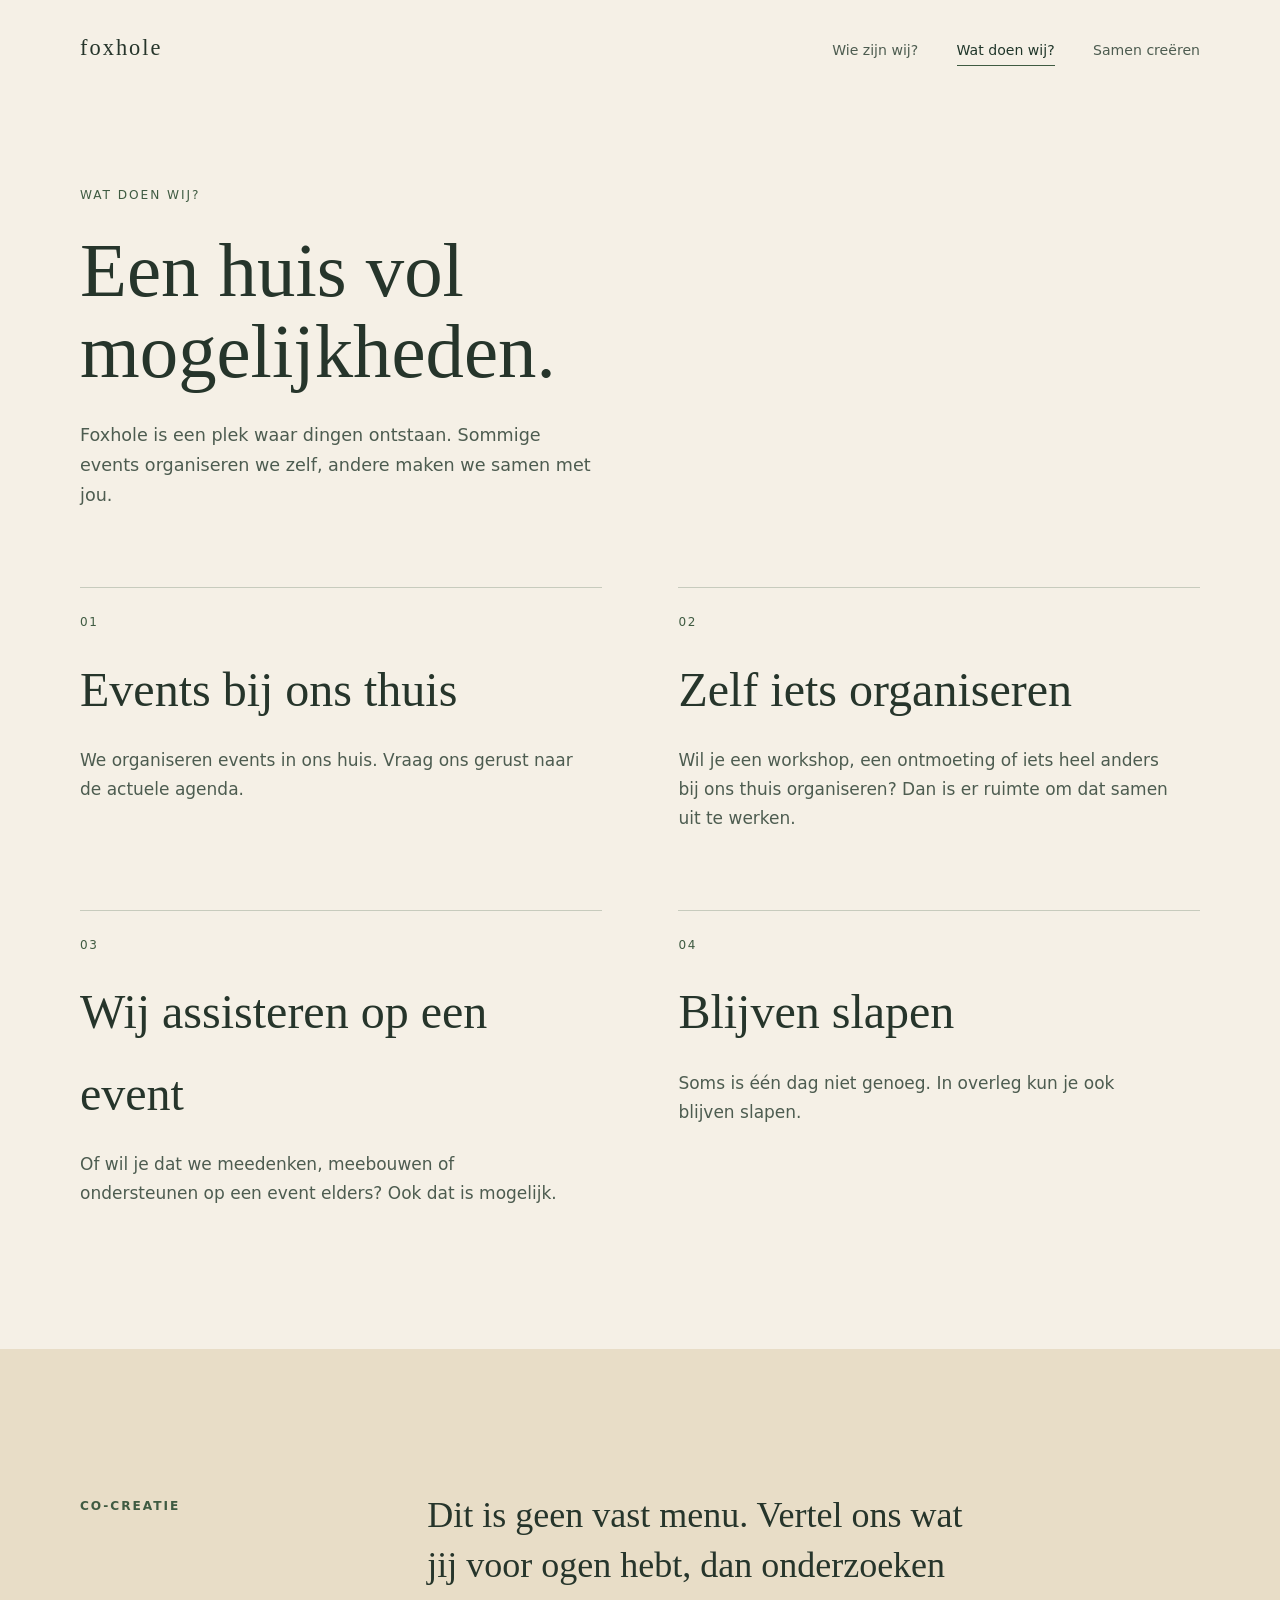
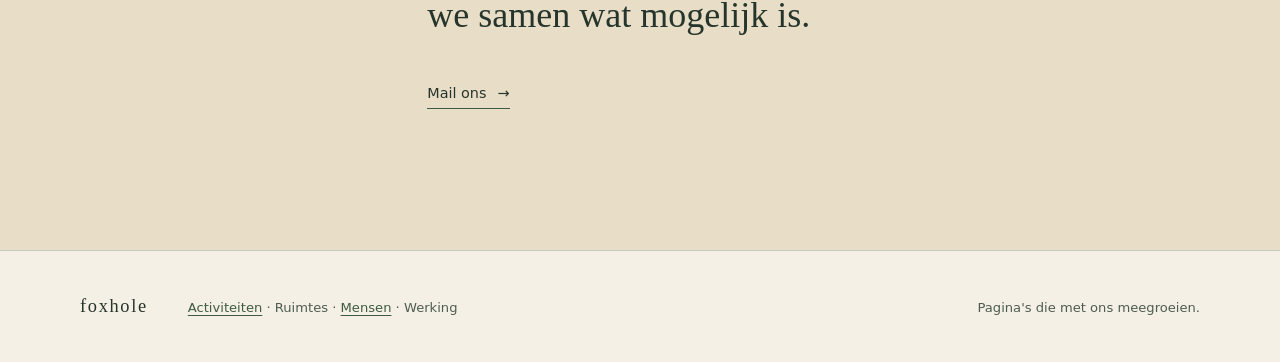
==== aanbod.html @ 717f2366 "Voeg pagina Wat doen wij? toe met aanbod en co-creatie" ====
<!DOCTYPE html>
<html lang="nl">
<head>
  <meta charset="UTF-8">
  <meta name="viewport" content="width=device-width, initial-scale=1.0">
  <meta name="description" content="Wat doen we bij Foxhole? Events bij ons thuis, zelf iets organiseren, ondersteuning op een event of blijven slapen. Alles in co-creatie.">
  <title>Wat doen wij? — Foxhole</title>
  <link rel="stylesheet" href="css/style.css">
</head>
<body>
  <a class="skip-link" href="#main">Ga naar de inhoud</a>

  <!-- Header -->
  <header class="site-header">
    <div class="shell header-inner">
      <a class="brand" href="index.html" aria-label="Foxhole, naar de homepage">foxhole</a>
      <nav class="site-nav" aria-label="Hoofdnavigatie">
        <a href="wie-zijn-wij.html">Wie zijn wij?</a>
        <a href="aanbod.html" aria-current="page">Wat doen wij?</a>
        <a href="index.html#samen">Samen creëren</a>
      </nav>
    </div>
  </header>

  <main id="main">
    <!-- Intro -->
    <section class="page-hero shell" aria-labelledby="page-title">
      <p class="eyebrow">Wat doen wij?</p>
      <h1 id="page-title">Een huis vol<br>mogelijkheden.</h1>
      <p class="page-intro">Foxhole is een plek waar dingen ontstaan. Sommige events organiseren we zelf, andere maken we samen met jou.</p>
    </section>

    <!-- Aanbod -->
    <section class="offers shell" aria-label="Ons aanbod">
      <article class="offer">
        <p class="offer-index">01</p>
        <h2>Events bij ons thuis</h2>
        <p>We organiseren events in ons huis. Vraag ons gerust naar de actuele agenda.</p>
      </article>

      <article class="offer">
        <p class="offer-index">02</p>
        <h2>Zelf iets organiseren</h2>
        <p>Wil je een workshop, een ontmoeting of iets heel anders bij ons thuis organiseren? Dan is er ruimte om dat samen uit te werken.</p>
      </article>

      <article class="offer">
        <p class="offer-index">03</p>
        <h2>Wij assisteren op een event</h2>
        <p>Of wil je dat we meedenken, meebouwen of ondersteunen op een event elders? Ook dat is mogelijk.</p>
      </article>

      <article class="offer">
        <p class="offer-index">04</p>
        <h2>Blijven slapen</h2>
        <p>Soms is één dag niet genoeg. In overleg kun je ook blijven slapen.</p>
      </article>
    </section>

    <!-- Co-creatie -->
    <section class="band band--sand" aria-labelledby="co-creatie-title">
      <div class="shell band-grid">
        <h2 id="co-creatie-title" class="eyebrow">Co-creatie</h2>
        <div>
          <p class="band-text">Dit is geen vast menu. Vertel ons wat jij voor ogen hebt, dan onderzoeken we samen wat mogelijk is.</p>
          <a class="text-link" href="mailto:linstefan13@gmail.com">Mail ons <span aria-hidden="true">→</span></a>
        </div>
      </div>
    </section>
  </main>

  <!-- Footer -->
  <footer class="site-footer">
    <div class="shell footer-inner">
      <a class="brand" href="index.html">foxhole</a>
      <p class="footer-pages"><a href="aanbod.html">Activiteiten</a> · Ruimtes · <a href="wie-zijn-wij.html">Mensen</a> · Werking</p>
      <p class="footer-note">Pagina's die met ons meegroeien.</p>
    </div>
  </footer>
</body>
</html>
---- css/style.css ----
/* ============================================================
   Foxhole — basisstijl
   Tokens bovenaan: kleuren, typografie en ritme.
   ============================================================ */

:root {
  /* kleuren */
  --beige: #f5f0e6;
  --sand: #e8ddc7;
  --forest: #20362a;
  --moss: #3f5b42;
  --sage: #a8b892;
  --wood: #b2885e;
  --clay: #c98e6a;
  --text: #26352b;
  --text-soft: #4d5c50;

  /* typografie */
  --font-serif: "Iowan Old Style", "Palatino Linotype", Palatino, Georgia, serif;
  --font-sans: system-ui, -apple-system, "Segoe UI", Roboto, Arial, sans-serif;

  /* ritme */
  --shell: 1120px;
  --section-space: clamp(5rem, 11vw, 10rem);
}

*,
*::before,
*::after {
  box-sizing: border-box;
}

html {
  scroll-behavior: smooth;
}

body {
  margin: 0;
  background: var(--beige);
  color: var(--text);
  font-family: var(--font-sans);
  font-size: 17px;
  line-height: 1.7;
  -webkit-font-smoothing: antialiased;
}

h1,
h2,
h3,
p,
figure {
  margin: 0;
}

img {
  max-width: 100%;
  display: block;
}

a {
  color: inherit;
}

:focus-visible {
  outline: 2px solid currentColor;
  outline-offset: 5px;
  border-radius: 2px;
}

.shell {
  width: min(100% - 2.5rem, var(--shell));
  margin-inline: auto;
}

.skip-link {
  position: absolute;
  left: -9999px;
  top: 1rem;
  z-index: 100;
  padding: 0.6rem 1rem;
  background: var(--forest);
  color: var(--beige);
  text-decoration: none;
}

.skip-link:focus {
  left: 1rem;
}

/* ---------- header ---------- */

.site-header {
  padding-block: 1.8rem;
}

.header-inner {
  display: flex;
  align-items: baseline;
  justify-content: space-between;
  gap: 2rem;
}

.brand {
  font-family: var(--font-serif);
  font-size: 1.4rem;
  letter-spacing: 0.09em;
  text-decoration: none;
}

.site-nav {
  display: flex;
  gap: clamp(1.25rem, 3vw, 2.5rem);
  font-size: 0.88rem;
}

.site-nav a {
  text-decoration: none;
  color: var(--text-soft);
  border-bottom: 1px solid transparent;
  padding-bottom: 2px;
  transition: color 0.2s ease, border-color 0.2s ease;
}

.site-nav a:hover,
.site-nav a[aria-current="page"] {
  color: var(--forest);
  border-color: var(--moss);
}

/* ---------- hero ---------- */

.hero {
  padding-block: clamp(2rem, 6vw, 5rem) var(--section-space);
}

.hero-grid {
  display: grid;
  grid-template-columns: minmax(0, 1.05fr) minmax(0, 0.95fr);
  gap: clamp(2.5rem, 6vw, 6rem);
  align-items: center;
}

.eyebrow {
  font-size: 0.76rem;
  letter-spacing: 0.16em;
  text-transform: uppercase;
  color: var(--moss);
  margin-bottom: 2rem;
}

.hero h1 {
  font-family: var(--font-serif);
  font-weight: 400;
  font-size: clamp(2.7rem, 6vw, 5rem);
  line-height: 1.06;
  letter-spacing: -0.02em;
}

.hero h1 em {
  font-style: italic;
  color: var(--moss);
}

.hero-lead {
  max-width: 36ch;
  margin-top: 2rem;
  font-size: 1.1rem;
  color: var(--text-soft);
}

.hero-welcome {
  margin-top: 0.5rem;
  font-size: 1.1rem;
  color: var(--moss);
}

.text-link {
  display: inline-block;
  margin-top: 2.5rem;
  font-size: 0.9rem;
  text-decoration: none;
  border-bottom: 1px solid var(--moss);
  padding-bottom: 3px;
}

.text-link span {
  display: inline-block;
  margin-left: 0.4rem;
}

.hero-art img {
  width: 100%;
  height: auto;
}

/* ---------- bands ---------- */

.band {
  padding-block: var(--section-space);
}

.band-grid {
  display: grid;
  grid-template-columns: minmax(140px, 0.35fr) 1fr;
  gap: clamp(2rem, 6vw, 6rem);
  align-items: start;
}

.band .eyebrow {
  margin-bottom: 0;
  padding-top: 0.4rem;
}

.band--sand {
  background: var(--sand);
}

.band-text {
  font-family: var(--font-serif);
  font-size: clamp(1.5rem, 3vw, 2.25rem);
  line-height: 1.4;
  max-width: 30ch;
}

.band--forest {
  background: var(--forest);
  color: var(--beige);
}

.band--forest .eyebrow {
  color: var(--sage);
}

.band-quote {
  font-family: var(--font-serif);
  font-size: clamp(2rem, 4.6vw, 3.6rem);
  line-height: 1.15;
  max-width: 20ch;
}

/* ---------- wie zijn wij ---------- */

.page-hero {
  padding-block: clamp(3rem, 7vw, 6rem) clamp(3rem, 6vw, 5rem);
}

.page-hero .eyebrow {
  margin-bottom: 1.5rem;
}

.page-hero h1 {
  font-family: var(--font-serif);
  font-weight: 400;
  font-size: clamp(2.8rem, 6vw, 5rem);
  line-height: 1.06;
}

.page-intro {
  max-width: 46ch;
  margin-top: 1.75rem;
  font-size: 1.1rem;
  color: var(--text-soft);
}

.people,
.offers {
  display: grid;
  grid-template-columns: repeat(2, minmax(0, 1fr));
  gap: clamp(2rem, 6vw, 5rem);
  padding-bottom: var(--section-space);
}

.person,
.offer {
  border-top: 1px solid rgba(63, 91, 66, 0.25);
  padding-top: 1.5rem;
}

.person-index,
.offer-index {
  font-size: 0.75rem;
  letter-spacing: 0.14em;
  color: var(--moss);
  margin-bottom: 1rem;
}

.person h2,
.offer h2 {
  font-family: var(--font-serif);
  font-weight: 400;
  font-size: clamp(2rem, 4vw, 3rem);
  margin-bottom: 1rem;
}

.person-role {
  color: var(--moss);
  margin-bottom: 1rem;
}

.person > p:last-child,
.offer > p:last-child {
  max-width: 46ch;
  color: var(--text-soft);
}

@media (max-width: 700px) {
  .people,
  .offers {
    grid-template-columns: 1fr;
  }
}

/* ---------- footer ---------- */

.site-footer {
  padding-block: 2.5rem;
  border-top: 1px solid rgba(63, 91, 66, 0.25);
}

.footer-inner {
  display: flex;
  flex-wrap: wrap;
  align-items: baseline;
  gap: 0.75rem 2.5rem;
  font-size: 0.82rem;
  color: var(--text-soft);
}

.footer-inner .brand {
  color: var(--text);
  font-size: 1.15rem;
}

.footer-inner p {
  margin: 0;
}

.footer-inner .brand {
  text-decoration: none;
}

.footer-pages a {
  color: var(--moss);
  text-underline-offset: 3px;
}

.footer-note {
  margin-left: auto !important;
}

/* ---------- responsive ---------- */

@media (max-width: 900px) {
  .hero-grid {
    grid-template-columns: 1fr;
  }

  .hero-art {
    max-width: 540px;
  }
}

@media (max-width: 640px) {
  .site-header {
    padding-block: 1.25rem;
  }

  .header-inner {
    align-items: center;
  }

  .band-grid {
    grid-template-columns: 1fr;
    gap: 1.5rem;
  }

  .band .eyebrow {
    padding-top: 0;
    margin-bottom: 0;
  }

  .footer-note {
    margin-left: 0 !important;
    width: 100%;
  }
}
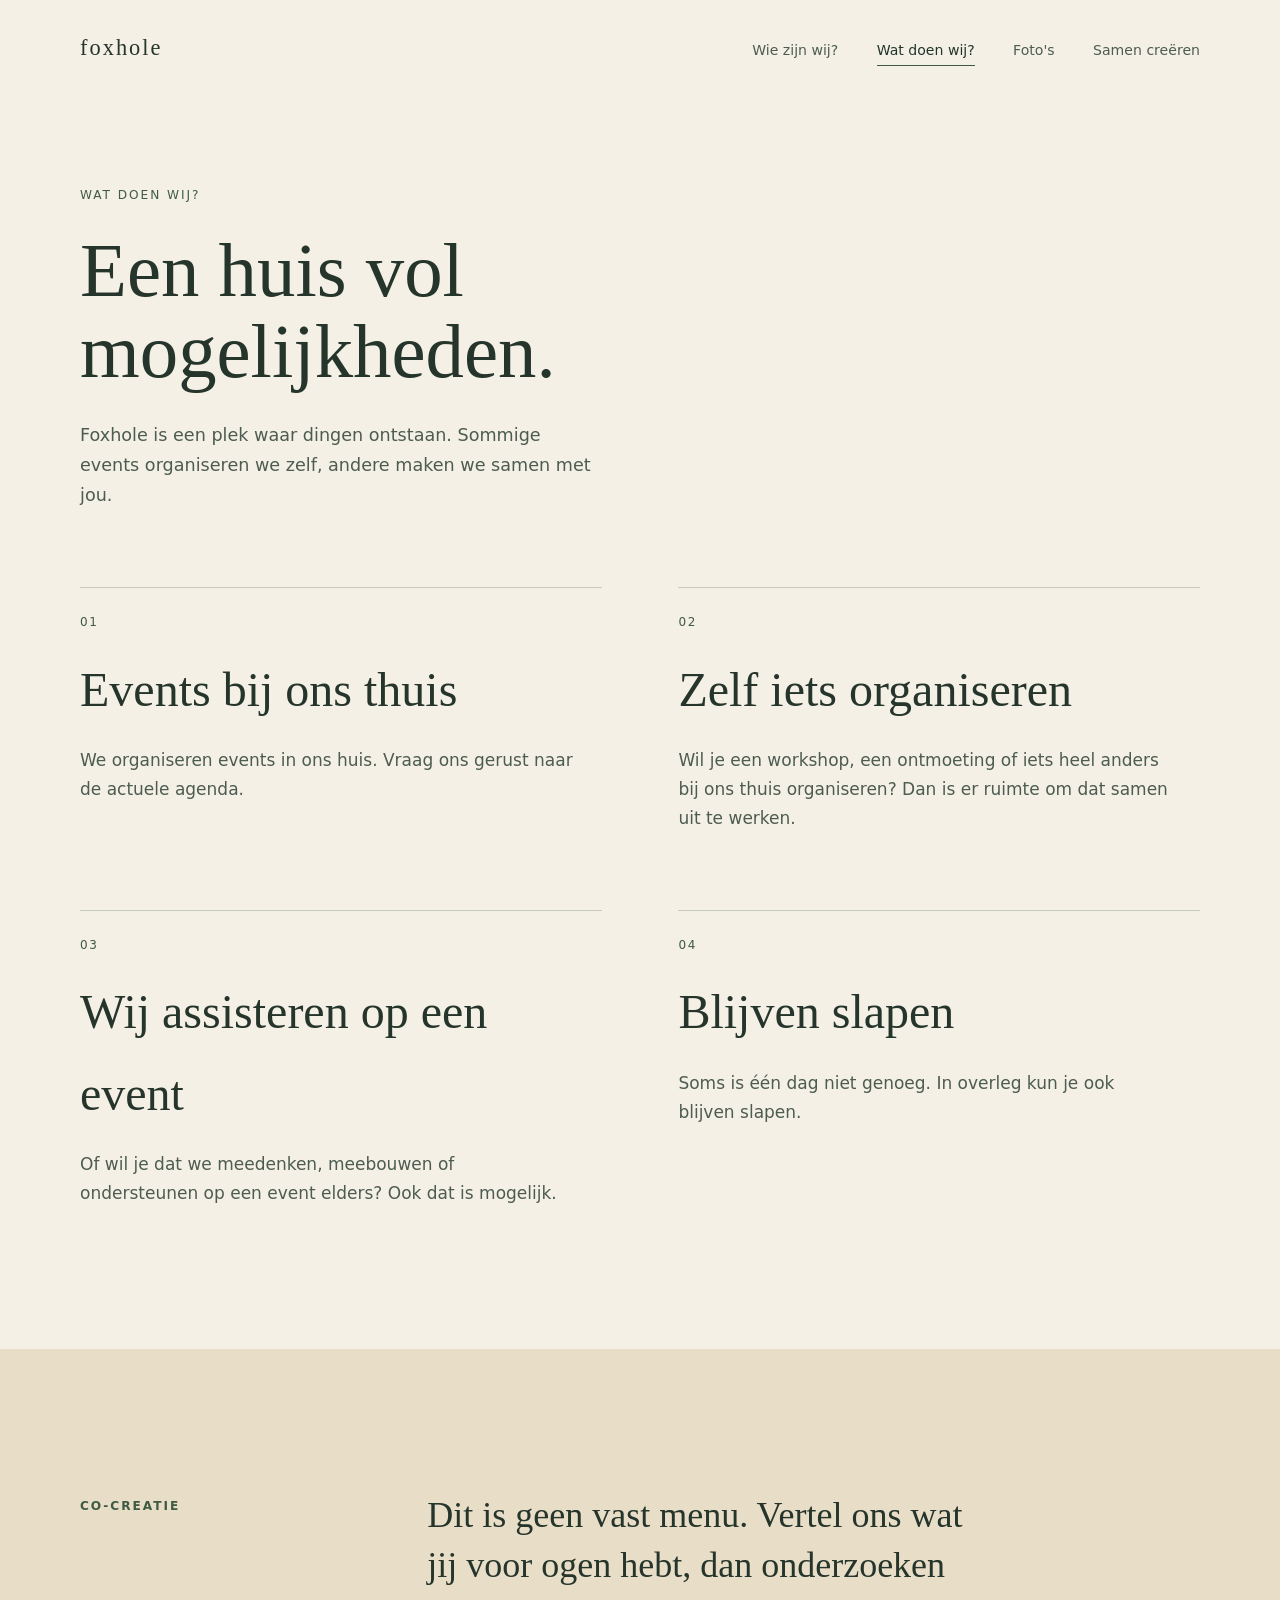
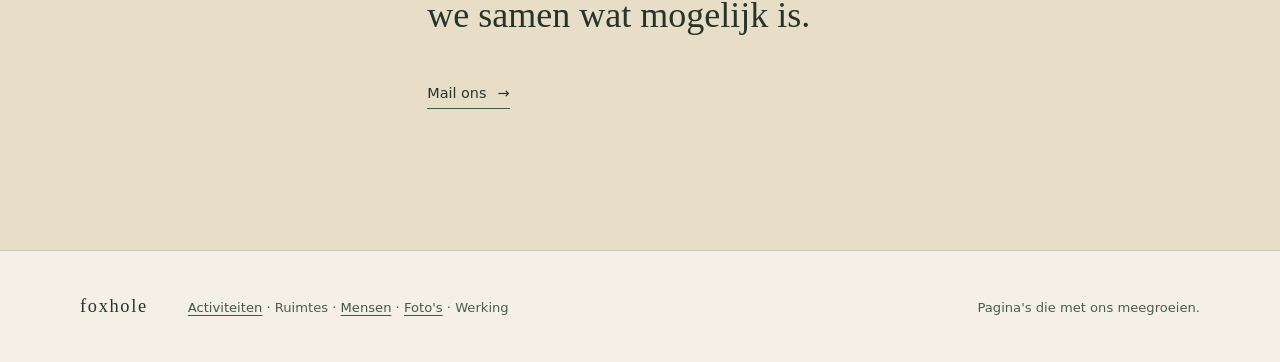
==== commit 88b43410: "Voeg fotopagina toe voor toekomstige beelden" ====
--- a/aanbod.html
+++ b/aanbod.html
@@ -17,6 +17,7 @@
       <nav class="site-nav" aria-label="Hoofdnavigatie">
         <a href="wie-zijn-wij.html">Wie zijn wij?</a>
         <a href="aanbod.html" aria-current="page">Wat doen wij?</a>
+        <a href="fotos.html">Foto's</a>
         <a href="index.html#samen">Samen creëren</a>
       </nav>
     </div>
@@ -73,7 +74,7 @@
   <footer class="site-footer">
     <div class="shell footer-inner">
       <a class="brand" href="index.html">foxhole</a>
-      <p class="footer-pages"><a href="aanbod.html">Activiteiten</a> · Ruimtes · <a href="wie-zijn-wij.html">Mensen</a> · Werking</p>
+      <p class="footer-pages"><a href="aanbod.html">Activiteiten</a> · Ruimtes · <a href="wie-zijn-wij.html">Mensen</a> · <a href="fotos.html">Foto's</a> · Werking</p>
       <p class="footer-note">Pagina's die met ons meegroeien.</p>
     </div>
   </footer>
--- a/css/style.css
+++ b/css/style.css
@@ -310,6 +310,37 @@
   }
 }
 
+/* ---------- foto's ---------- */
+
+.gallery {
+  display: grid;
+  grid-template-columns: repeat(auto-fill, minmax(220px, 1fr));
+  gap: clamp(1rem, 3vw, 2rem);
+  padding-bottom: var(--section-space);
+}
+
+.gallery-item {
+  margin: 0;
+}
+
+.gallery-placeholder {
+  aspect-ratio: 4 / 3;
+  display: grid;
+  place-items: center;
+  background: var(--sand);
+  border: 1px dashed rgba(63, 91, 66, 0.3);
+  color: var(--moss);
+  font-size: 0.78rem;
+  letter-spacing: 0.1em;
+  text-transform: uppercase;
+}
+
+.gallery-item figcaption {
+  margin-top: 0.75rem;
+  font-size: 0.82rem;
+  color: var(--text-soft);
+}
+
 /* ---------- footer ---------- */
 
 .site-footer {
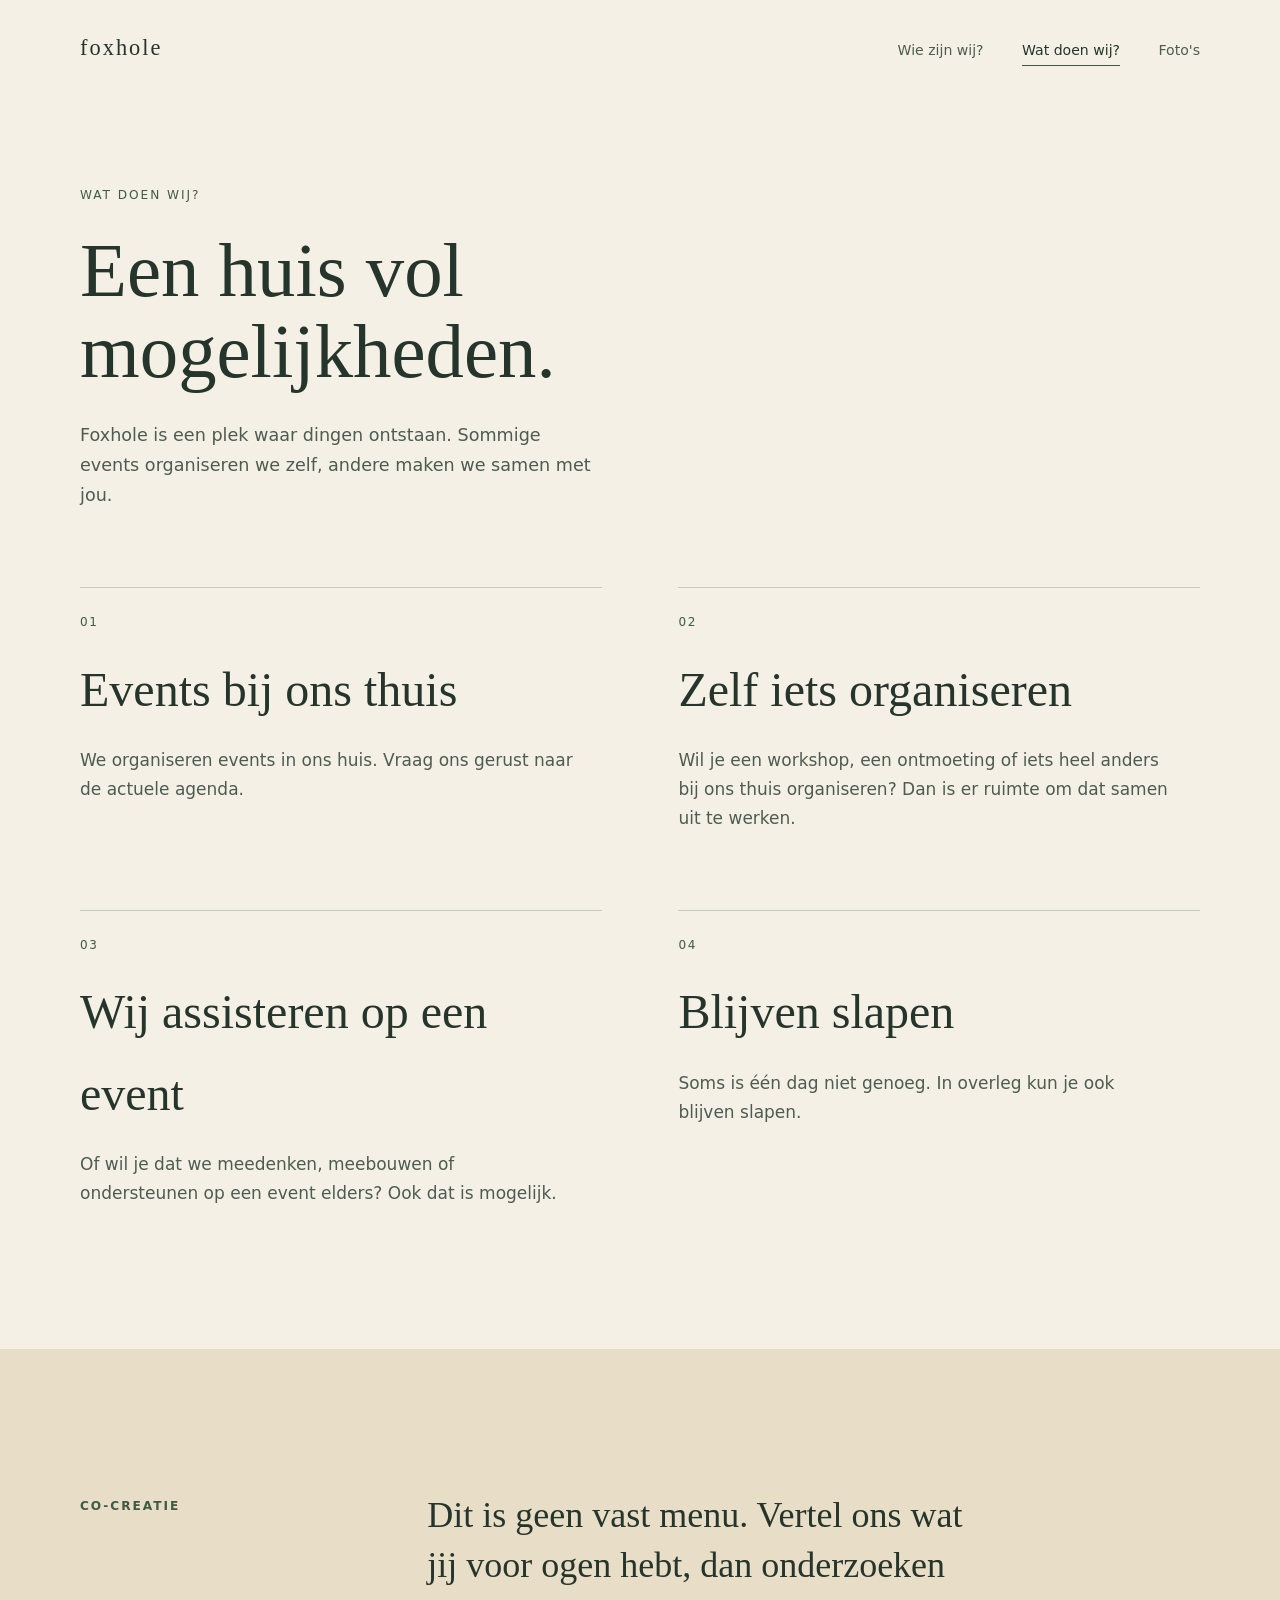
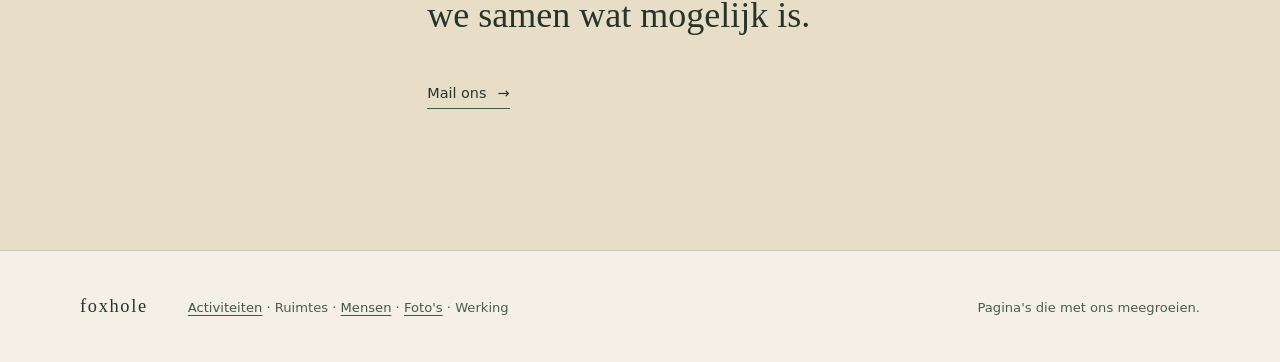
==== commit d760b29b: "Verwijder Samen creeren uit de navigatie" ====
--- a/aanbod.html
+++ b/aanbod.html
@@ -18,7 +18,6 @@
         <a href="wie-zijn-wij.html">Wie zijn wij?</a>
         <a href="aanbod.html" aria-current="page">Wat doen wij?</a>
         <a href="fotos.html">Foto's</a>
-        <a href="index.html#samen">Samen creëren</a>
       </nav>
     </div>
   </header>
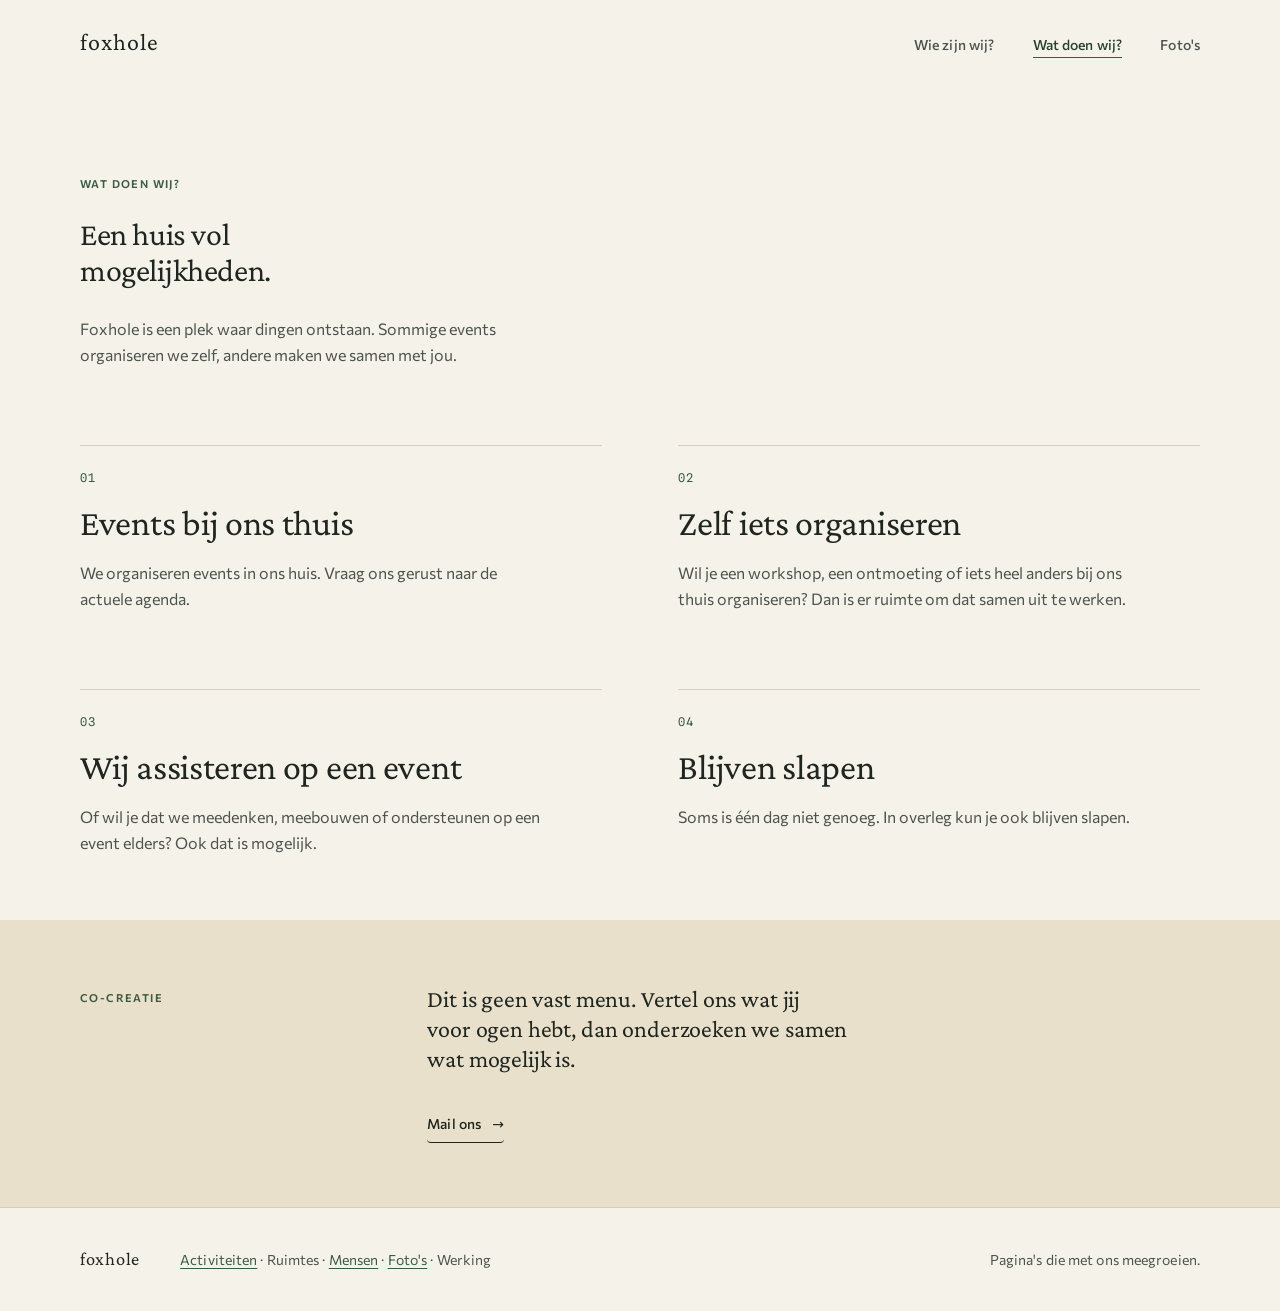
==== commit 3cf0ebc5: "Pas Foxhole Editorial design system toe op de stijl Tokens voor kleur, typografie, spacing, radius e" ====
--- a/aanbod.html
+++ b/aanbod.html
@@ -5,6 +5,9 @@
   <meta name="viewport" content="width=device-width, initial-scale=1.0">
   <meta name="description" content="Wat doen we bij Foxhole? Events bij ons thuis, zelf iets organiseren, ondersteuning op een event of blijven slapen. Alles in co-creatie.">
   <title>Wat doen wij? — Foxhole</title>
+  <link rel="preconnect" href="https://fonts.googleapis.com">
+  <link rel="preconnect" href="https://fonts.gstatic.com" crossorigin>
+  <link rel="stylesheet" href="https://fonts.googleapis.com/css2?family=Commissioner:wght@400;500;600&family=Crimson+Pro:ital,wght@0,400;0,500;1,400&family=Spline+Sans+Mono&display=swap">
   <link rel="stylesheet" href="css/style.css">
 </head>
 <body>
--- a/css/style.css
+++ b/css/style.css
@@ -4,24 +4,55 @@
    ============================================================ */
 
 :root {
-  /* kleuren */
-  --beige: #f5f0e6;
-  --sand: #e8ddc7;
-  --forest: #20362a;
-  --moss: #3f5b42;
-  --sage: #a8b892;
-  --wood: #b2885e;
-  --clay: #c98e6a;
-  --text: #26352b;
-  --text-soft: #4d5c50;
+  /* kleuren — Foxhole Editorial (Stitch design system) */
+  --primary: #27412d;
+  --on-primary: #ffffff;
+  --primary-container: #27412d;
+  --on-primary-container: #f5f2e9;
+  --sage: #3b5b41;
+  --terracotta: #b57c58;
+  --secondary: #566157;
+  --secondary-container: #e2e8df;
+  --on-secondary-container: #27412d;
+  --surface: #f5f2e9;
+  --surface-container-lowest: #faf8f2;
+  --surface-container-low: #efeae0;
+  --surface-container: #e8e0cb;
+  --surface-container-high: #ded5bc;
+  --on-surface: #1f2620;
+  --on-surface-variant: #4c544d;
+  --outline: #7a8077;
+  --outline-variant: #d6cfc0;
+  --error: #ba1a1a;
 
   /* typografie */
-  --font-serif: "Iowan Old Style", "Palatino Linotype", Palatino, Georgia, serif;
-  --font-sans: system-ui, -apple-system, "Segoe UI", Roboto, Arial, sans-serif;
+  --font-display: "Crimson Pro", "Iowan Old Style", Georgia, serif;
+  --font-body: "Commissioner", system-ui, -apple-system, "Segoe UI", Roboto, Arial, sans-serif;
+  --font-mono: "Spline Sans Mono", ui-monospace, "SFMono-Regular", Menlo, monospace;
+
+  /* spacing */
+  --gutter-xs: 4px;
+  --gutter-sm: 8px;
+  --gutter-md: 16px;
+  --gutter-lg: 24px;
+  --gutter-xl: 32px;
+  --section: 48px;
+  --page-margin: 24px;
+
+  /* radius */
+  --radius-sm: 4px;
+  --radius: 8px;
+  --radius-md: 12px;
+  --radius-lg: 16px;
+  --radius-xl: 24px;
+  --radius-full: 9999px;
+
+  /* motion */
+  --state-change: 150ms ease-out;
 
   /* ritme */
   --shell: 1120px;
-  --section-space: clamp(5rem, 11vw, 10rem);
+  --section-space: clamp(3rem, 6vw, 4rem);
 }
 
 *,
@@ -34,13 +65,26 @@
   scroll-behavior: smooth;
 }
 
+@media (prefers-reduced-motion: reduce) {
+  html {
+    scroll-behavior: auto;
+  }
+
+  *,
+  *::before,
+  *::after {
+    transition-duration: 0.01ms !important;
+  }
+}
+
 body {
   margin: 0;
-  background: var(--beige);
-  color: var(--text);
-  font-family: var(--font-sans);
-  font-size: 17px;
-  line-height: 1.7;
+  background: var(--surface);
+  color: var(--on-surface);
+  font-family: var(--font-body);
+  font-size: 16px;
+  line-height: 26px;
+  letter-spacing: 0;
   -webkit-font-smoothing: antialiased;
 }
 
@@ -78,8 +122,8 @@
   top: 1rem;
   z-index: 100;
   padding: 0.6rem 1rem;
-  background: var(--forest);
-  color: var(--beige);
+  background: var(--primary);
+  color: var(--on-primary);
   text-decoration: none;
 }
 
@@ -101,30 +145,33 @@
 }
 
 .brand {
-  font-family: var(--font-serif);
-  font-size: 1.4rem;
-  letter-spacing: 0.09em;
+  font-family: var(--font-display);
+  font-size: 1.5rem;
+  letter-spacing: 0.04em;
   text-decoration: none;
 }
 
 .site-nav {
   display: flex;
   gap: clamp(1.25rem, 3vw, 2.5rem);
-  font-size: 0.88rem;
+  font-size: 14px;
+  font-weight: 500;
+  line-height: 20px;
+  letter-spacing: 0.1px;
 }
 
 .site-nav a {
   text-decoration: none;
-  color: var(--text-soft);
+  color: var(--on-surface-variant);
   border-bottom: 1px solid transparent;
   padding-bottom: 2px;
-  transition: color 0.2s ease, border-color 0.2s ease;
+  transition: color var(--state-change), border-color var(--state-change);
 }
 
 .site-nav a:hover,
 .site-nav a[aria-current="page"] {
-  color: var(--forest);
-  border-color: var(--moss);
+  color: var(--primary);
+  border-color: var(--sage);
 }
 
 /* ---------- hero ---------- */
@@ -141,51 +188,77 @@
 }
 
 .eyebrow {
-  font-size: 0.76rem;
-  letter-spacing: 0.16em;
+  font-size: 11px;
+  font-weight: 600;
+  line-height: 16px;
+  letter-spacing: 1.4px;
   text-transform: uppercase;
-  color: var(--moss);
+  color: var(--sage);
   margin-bottom: 2rem;
 }
 
 .hero h1 {
-  font-family: var(--font-serif);
+  font-family: var(--font-display);
   font-weight: 400;
-  font-size: clamp(2.7rem, 6vw, 5rem);
-  line-height: 1.06;
-  letter-spacing: -0.02em;
+  font-size: 32px;
+  line-height: 36px;
+  letter-spacing: -0.4px;
+}
+
+@media (min-width: 768px) {
+  .hero h1,
+  .page-hero h1 {
+    font-size: 44px;
+    line-height: 48px;
+    letter-spacing: -0.5px;
+  }
 }
 
 .hero h1 em {
   font-style: italic;
-  color: var(--moss);
+  color: var(--sage);
 }
 
 .hero-lead {
   max-width: 36ch;
   margin-top: 2rem;
-  font-size: 1.1rem;
-  color: var(--text-soft);
+  font-size: 16px;
+  color: var(--on-surface-variant);
 }
 
 .hero-welcome {
   margin-top: 0.5rem;
-  font-size: 1.1rem;
-  color: var(--moss);
+  font-size: 16px;
+  color: var(--sage);
 }
 
 .text-link {
   display: inline-block;
   margin-top: 2.5rem;
-  font-size: 0.9rem;
+  font-size: 14px;
+  font-weight: 500;
+  line-height: 20px;
+  letter-spacing: 0.1px;
   text-decoration: none;
-  border-bottom: 1px solid var(--moss);
-  padding-bottom: 3px;
+  border-bottom: 1px solid var(--on-surface);
+  padding-bottom: var(--gutter-sm);
+  border-radius: var(--radius-sm);
+  transition: color var(--state-change), border-color var(--state-change);
+}
+
+.text-link:hover {
+  color: var(--sage);
+  border-color: var(--sage);
 }
 
 .text-link span {
   display: inline-block;
-  margin-left: 0.4rem;
+  margin-left: var(--gutter-sm);
+  transition: transform var(--state-change);
+}
+
+.text-link:hover span {
+  transform: translateX(var(--gutter-xs));
 }
 
 .hero-art img {
@@ -212,30 +285,40 @@
 }
 
 .band--sand {
-  background: var(--sand);
+  background: var(--surface-container);
 }
 
 .band-text {
-  font-family: var(--font-serif);
-  font-size: clamp(1.5rem, 3vw, 2.25rem);
-  line-height: 1.4;
+  font-family: var(--font-display);
+  font-size: 24px;
+  line-height: 30px;
+  letter-spacing: -0.15px;
   max-width: 30ch;
 }
 
 .band--forest {
-  background: var(--forest);
-  color: var(--beige);
+  background: var(--primary-container);
+  color: var(--on-primary-container);
 }
 
 .band--forest .eyebrow {
-  color: var(--sage);
+  color: var(--secondary-container);
 }
 
 .band-quote {
-  font-family: var(--font-serif);
-  font-size: clamp(2rem, 4.6vw, 3.6rem);
-  line-height: 1.15;
+  font-family: var(--font-display);
+  font-size: 28px;
+  line-height: 34px;
+  letter-spacing: -0.25px;
   max-width: 20ch;
+}
+
+@media (min-width: 768px) {
+  .band-quote {
+    font-size: 36px;
+    line-height: 42px;
+    letter-spacing: -0.3px;
+  }
 }
 
 /* ---------- wie zijn wij ---------- */
@@ -249,17 +332,18 @@
 }
 
 .page-hero h1 {
-  font-family: var(--font-serif);
+  font-family: var(--font-display);
   font-weight: 400;
-  font-size: clamp(2.8rem, 6vw, 5rem);
-  line-height: 1.06;
+  font-size: 32px;
+  line-height: 36px;
+  letter-spacing: -0.4px;
 }
 
 .page-intro {
   max-width: 46ch;
   margin-top: 1.75rem;
-  font-size: 1.1rem;
-  color: var(--text-soft);
+  font-size: 16px;
+  color: var(--on-surface-variant);
 }
 
 .people,
@@ -272,35 +356,48 @@
 
 .person,
 .offer {
-  border-top: 1px solid rgba(63, 91, 66, 0.25);
+  border-top: 1px solid var(--outline-variant);
   padding-top: 1.5rem;
 }
 
 .person-index,
 .offer-index {
-  font-size: 0.75rem;
-  letter-spacing: 0.14em;
-  color: var(--moss);
+  font-family: var(--font-mono);
+  font-size: 12px;
+  line-height: 16px;
+  letter-spacing: 0.8px;
+  color: var(--sage);
   margin-bottom: 1rem;
 }
 
 .person h2,
 .offer h2 {
-  font-family: var(--font-serif);
+  font-family: var(--font-display);
   font-weight: 400;
-  font-size: clamp(2rem, 4vw, 3rem);
+  font-size: 28px;
+  line-height: 34px;
+  letter-spacing: -0.25px;
   margin-bottom: 1rem;
 }
 
 .person-role {
-  color: var(--moss);
+  color: var(--sage);
   margin-bottom: 1rem;
+}
+
+@media (min-width: 768px) {
+  .person h2,
+  .offer h2 {
+    font-size: 36px;
+    line-height: 42px;
+    letter-spacing: -0.3px;
+  }
 }
 
 .person > p:last-child,
 .offer > p:last-child {
   max-width: 46ch;
-  color: var(--text-soft);
+  color: var(--on-surface-variant);
 }
 
 @media (max-width: 700px) {
@@ -327,25 +424,30 @@
   aspect-ratio: 4 / 3;
   display: grid;
   place-items: center;
-  background: var(--sand);
-  border: 1px dashed rgba(63, 91, 66, 0.3);
-  color: var(--moss);
-  font-size: 0.78rem;
-  letter-spacing: 0.1em;
+  background: var(--surface-container);
+  border: 1px solid var(--outline-variant);
+  border-radius: var(--radius-md);
+  color: var(--sage);
+  font-family: var(--font-mono);
+  font-size: 12px;
+  line-height: 16px;
+  letter-spacing: 0.8px;
   text-transform: uppercase;
 }
 
 .gallery-item figcaption {
   margin-top: 0.75rem;
-  font-size: 0.82rem;
-  color: var(--text-soft);
+  font-size: 14px;
+  line-height: 22px;
+  letter-spacing: 0.1px;
+  color: var(--on-surface-variant);
 }
 
 /* ---------- footer ---------- */
 
 .site-footer {
   padding-block: 2.5rem;
-  border-top: 1px solid rgba(63, 91, 66, 0.25);
+  border-top: 1px solid var(--outline-variant);
 }
 
 .footer-inner {
@@ -353,12 +455,14 @@
   flex-wrap: wrap;
   align-items: baseline;
   gap: 0.75rem 2.5rem;
-  font-size: 0.82rem;
-  color: var(--text-soft);
+  font-size: 14px;
+  line-height: 22px;
+  letter-spacing: 0.1px;
+  color: var(--on-surface-variant);
 }
 
 .footer-inner .brand {
-  color: var(--text);
+  color: var(--on-surface);
   font-size: 1.15rem;
 }
 
@@ -371,7 +475,7 @@
 }
 
 .footer-pages a {
-  color: var(--moss);
+  color: var(--sage);
   text-underline-offset: 3px;
 }
 
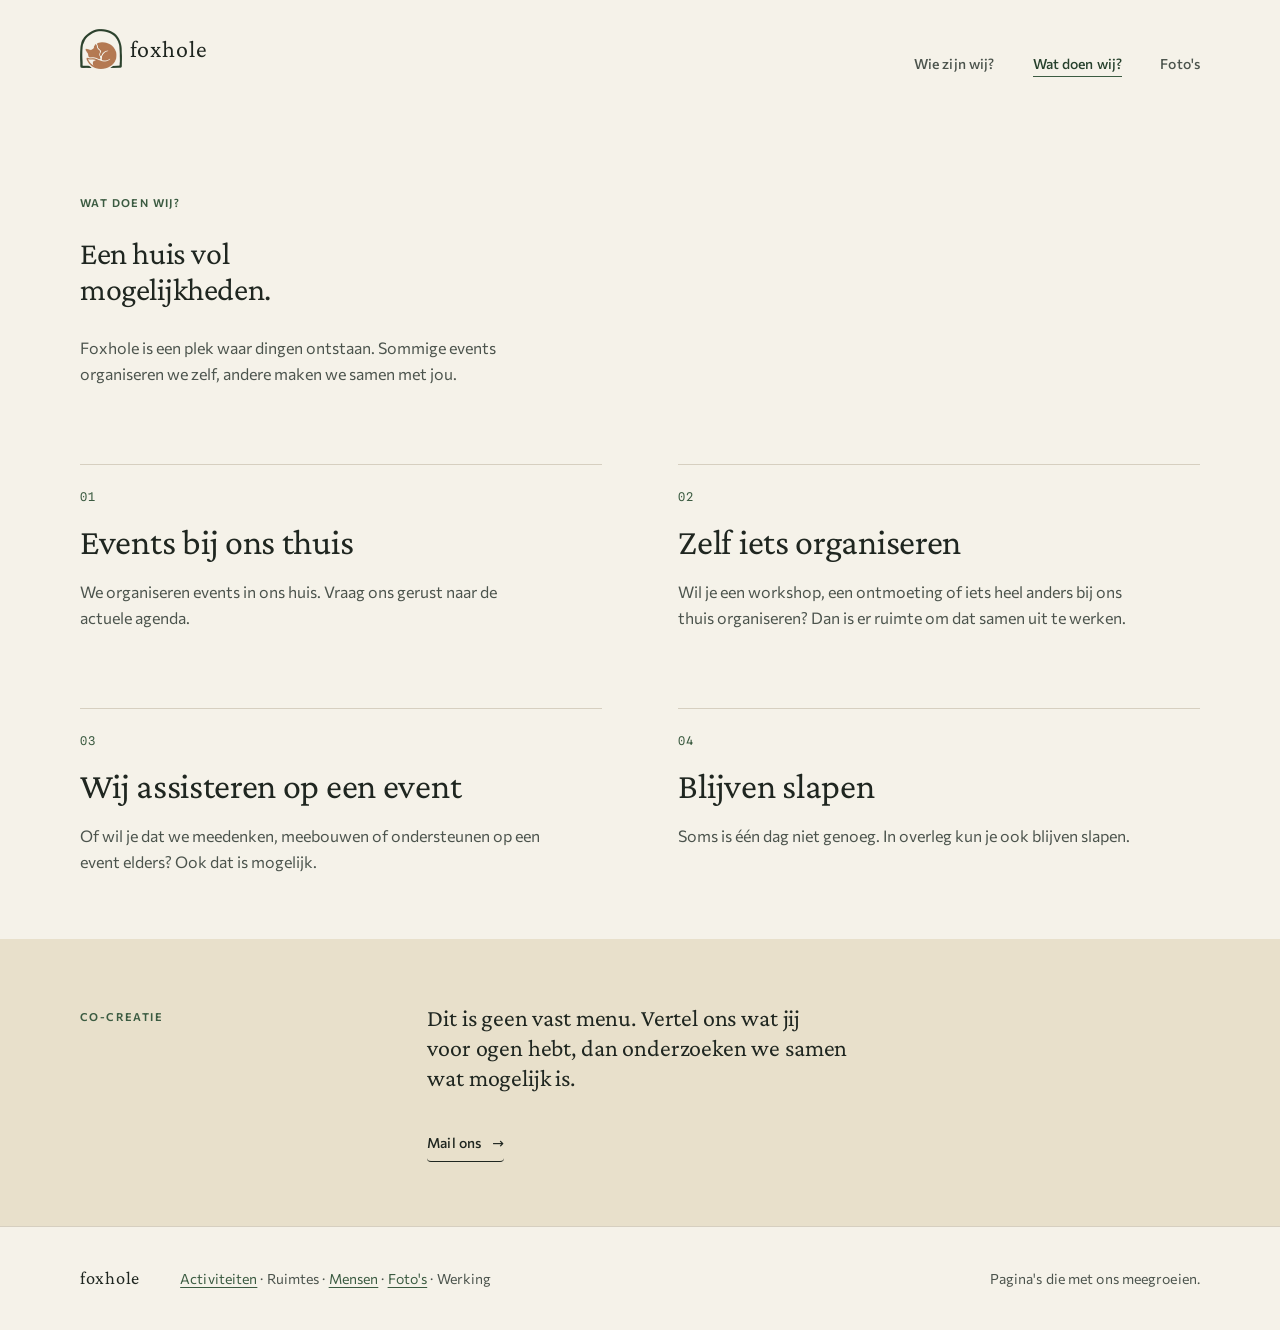
==== commit fbf49a7e: "Voeg logo, favicon en nieuwe abstracte hero toe Merkteken (vos in boog) in de header en als favicon," ====
--- a/aanbod.html
+++ b/aanbod.html
@@ -8,6 +8,7 @@
   <link rel="preconnect" href="https://fonts.googleapis.com">
   <link rel="preconnect" href="https://fonts.gstatic.com" crossorigin>
   <link rel="stylesheet" href="https://fonts.googleapis.com/css2?family=Commissioner:wght@400;500;600&family=Crimson+Pro:ital,wght@0,400;0,500;1,400&family=Spline+Sans+Mono&display=swap">
+  <link rel="icon" type="image/png" href="assets/images/foxhole-mark.png">
   <link rel="stylesheet" href="css/style.css">
 </head>
 <body>
@@ -16,7 +17,7 @@
   <!-- Header -->
   <header class="site-header">
     <div class="shell header-inner">
-      <a class="brand" href="index.html" aria-label="Foxhole, naar de homepage">foxhole</a>
+      <a class="brand" href="index.html" aria-label="Foxhole, naar de homepage"><img class="brand-mark" src="assets/images/foxhole-mark.png" alt="" width="166" height="160">foxhole</a>
       <nav class="site-nav" aria-label="Hoofdnavigatie">
         <a href="wie-zijn-wij.html">Wie zijn wij?</a>
         <a href="aanbod.html" aria-current="page">Wat doen wij?</a>
--- a/css/style.css
+++ b/css/style.css
@@ -151,6 +151,17 @@
   text-decoration: none;
 }
 
+.site-header .brand {
+  display: inline-flex;
+  align-items: center;
+  gap: var(--gutter-sm);
+}
+
+.brand-mark {
+  height: 2.5rem;
+  width: auto;
+}
+
 .site-nav {
   display: flex;
   gap: clamp(1.25rem, 3vw, 2.5rem);
